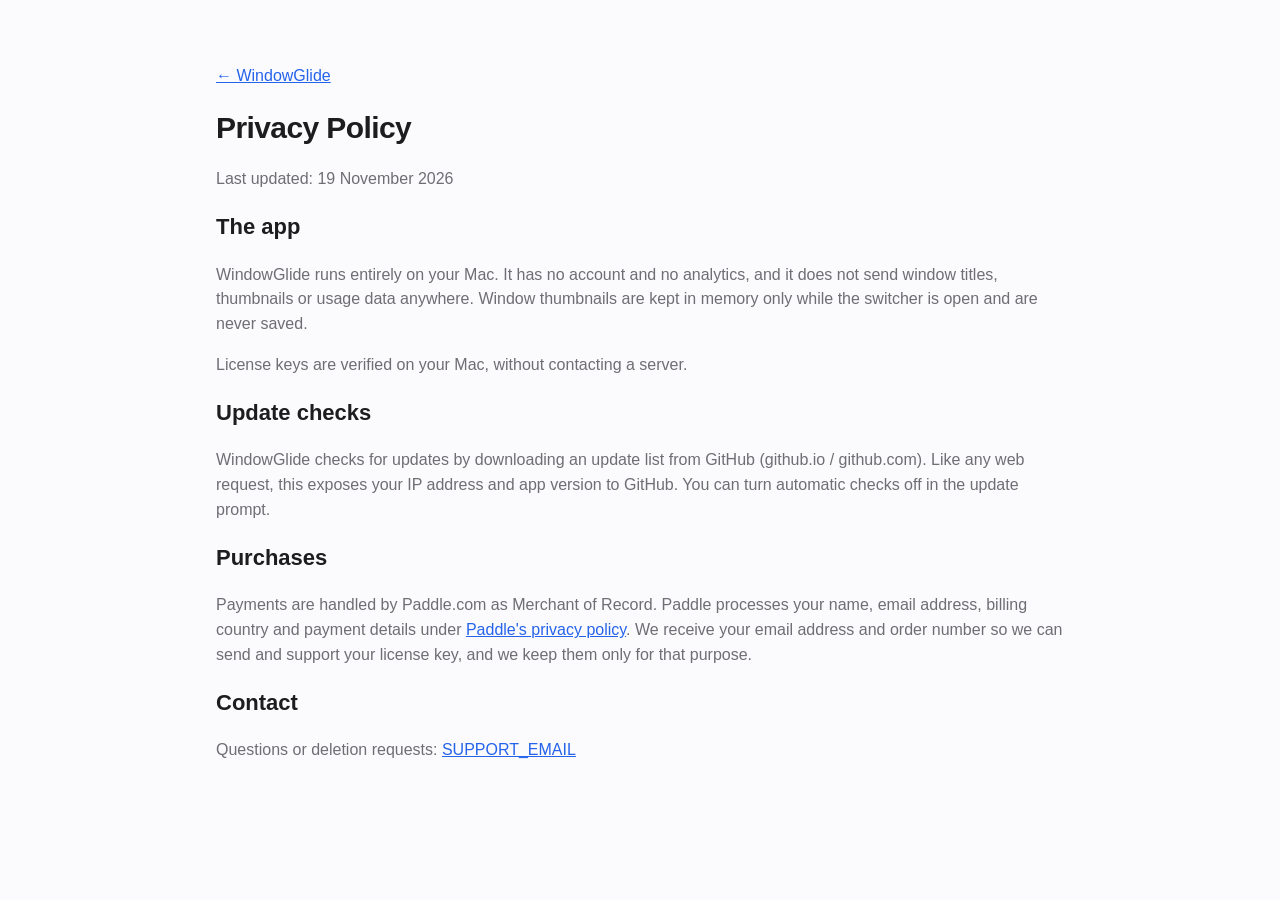
==== privacy.html @ 1d850248 "Product page, terms and privacy Co-Authored-By: Claude Opus 4.8 <noreply@anthropic.com>" ====
<!doctype html>
<html lang="en">
<head>
<meta charset="utf-8">
<meta name="viewport" content="width=device-width, initial-scale=1">
<title>WindowGlide — Privacy</title>
<link rel="stylesheet" href="style.css">
<link rel="icon" href="icon.png">
</head>
<body>
<main class="wrap doc">
<p><a href="./">← WindowGlide</a></p>
<h1>Privacy Policy</h1>
<p>Last updated: 19 November 2026</p>

<h2>The app</h2>
<p>WindowGlide runs entirely on your Mac. It has no account and no analytics, and it does not send window titles, thumbnails or usage data anywhere. Window thumbnails are kept in memory only while the switcher is open and are never saved.</p>
<p>License keys are verified on your Mac, without contacting a server.</p>

<h2>Update checks</h2>
<p>WindowGlide checks for updates by downloading an update list from GitHub (github.io / github.com). Like any web request, this exposes your IP address and app version to GitHub. You can turn automatic checks off in the update prompt.</p>

<h2>Purchases</h2>
<p>Payments are handled by Paddle.com as Merchant of Record. Paddle processes your name, email address, billing country and payment details under <a href="https://www.paddle.com/legal/privacy">Paddle's privacy policy</a>. We receive your email address and order number so we can send and support your license key, and we keep them only for that purpose.</p>

<h2>Contact</h2>
<p>Questions or deletion requests: <a href="mailto:SUPPORT_EMAIL">SUPPORT_EMAIL</a></p>
</main>
</body>
</html>
---- style.css ----
:root {
  --bg: #fbfbfd; --fg: #1d1d1f; --muted: #6e6e73; --card: #ffffff; --line: #e5e5ea; --accent: #2563eb;
  color-scheme: light dark;
}
@media (prefers-color-scheme: dark) {
  :root { --bg: #111113; --fg: #f5f5f7; --muted: #a1a1a6; --card: #1c1c1f; --line: #2c2c30; --accent: #5b8cff; }
}
* { box-sizing: border-box; }
body { margin: 0; background: var(--bg); color: var(--fg);
  font: 16px/1.55 -apple-system, BlinkMacSystemFont, "Helvetica Neue", "PingFang SC", sans-serif; }
.wrap { max-width: 880px; margin: 0 auto; padding: 0 16px; }
header { text-align: center; padding: 64px 16px 32px; }
header img { border-radius: 16px; }
h1 { font-size: 40px; margin: 12px 0 8px; letter-spacing: -0.02em; }
.lead { font-size: 20px; color: var(--muted); max-width: 620px; margin: 0 auto; }
.actions { display: flex; gap: 12px; justify-content: center; flex-wrap: wrap; margin: 28px 0 12px; }
.button { display: inline-block; padding: 11px 22px; border-radius: 10px; background: var(--accent); color: #fff;
  text-decoration: none; font-weight: 600; }
.button.secondary { background: transparent; color: var(--accent); border: 1px solid var(--accent); }
.button[aria-disabled="true"] { opacity: .45; pointer-events: none; }
.note { color: var(--muted); font-size: 14px; }
main section { margin: 40px 0; }
.features { display: grid; grid-template-columns: repeat(auto-fit, minmax(240px, 1fr)); gap: 16px; }
.features div { background: var(--card); border: 1px solid var(--line); border-radius: 14px; padding: 18px 20px; }
.features h2 { font-size: 17px; margin: 0 0 6px; }
.features p { margin: 0; color: var(--muted); font-size: 15px; }
h2 { font-size: 22px; } h3 { font-size: 16px; margin: 20px 0 4px; }
main p, .doc p, .doc li { color: var(--muted); }
a { color: var(--accent); }
footer { border-top: 1px solid var(--line); padding: 24px 16px 48px; color: var(--muted); font-size: 14px; text-align: center; }
.doc { padding: 48px 16px; } .doc h1 { font-size: 30px; }
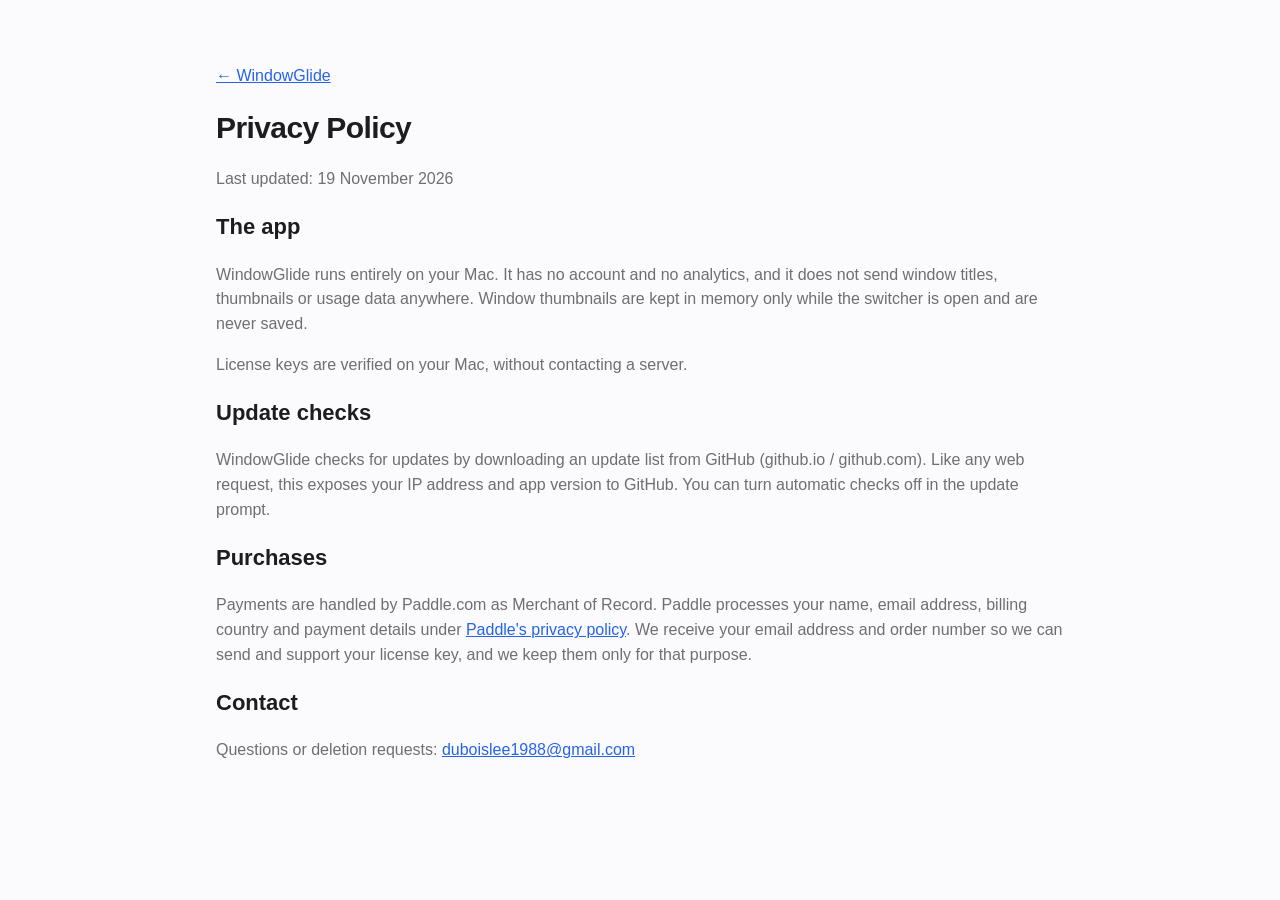
==== commit 8bf94ef3: "Set support email Co-Authored-By: Claude Opus 4.8 <noreply@anthropic.com>" ====
--- a/privacy.html
+++ b/privacy.html
@@ -24,7 +24,7 @@
 <p>Payments are handled by Paddle.com as Merchant of Record. Paddle processes your name, email address, billing country and payment details under <a href="https://www.paddle.com/legal/privacy">Paddle's privacy policy</a>. We receive your email address and order number so we can send and support your license key, and we keep them only for that purpose.</p>
 
 <h2>Contact</h2>
-<p>Questions or deletion requests: <a href="mailto:SUPPORT_EMAIL">SUPPORT_EMAIL</a></p>
+<p>Questions or deletion requests: <a href="mailto:duboislee1988@gmail.com">duboislee1988@gmail.com</a></p>
 </main>
 </body>
 </html>
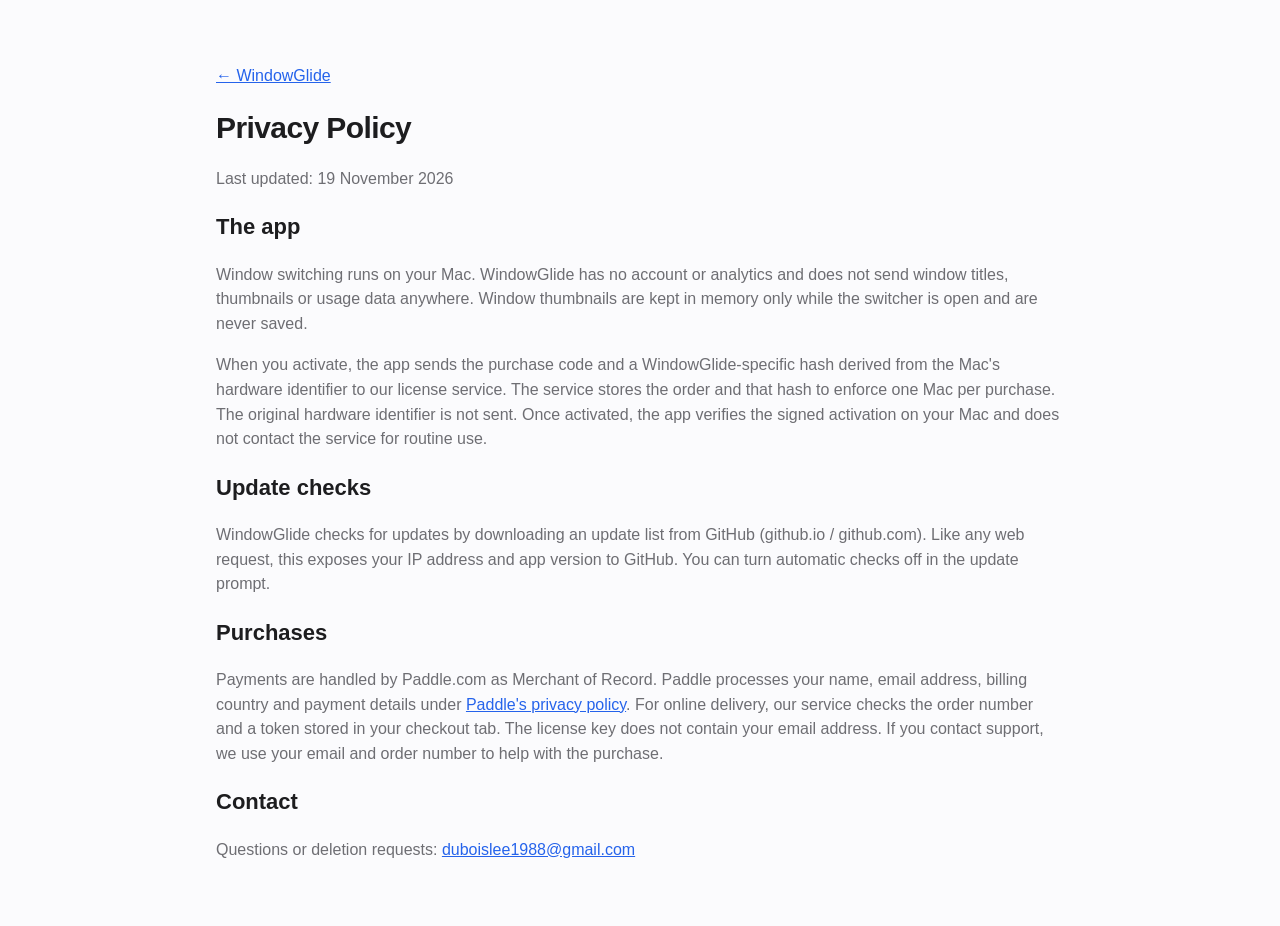
==== commit f2c6f0a5: "Prepare WindowGlide site for Paddle review" ====
--- a/privacy.html
+++ b/privacy.html
@@ -4,7 +4,7 @@
 <meta charset="utf-8">
 <meta name="viewport" content="width=device-width, initial-scale=1">
 <title>WindowGlide — Privacy</title>
-<link rel="stylesheet" href="style.css">
+<link rel="stylesheet" href="style.css?v=2">
 <link rel="icon" href="icon.png">
 </head>
 <body>
@@ -14,14 +14,14 @@
 <p>Last updated: 19 November 2026</p>
 
 <h2>The app</h2>
-<p>WindowGlide runs entirely on your Mac. It has no account and no analytics, and it does not send window titles, thumbnails or usage data anywhere. Window thumbnails are kept in memory only while the switcher is open and are never saved.</p>
-<p>License keys are verified on your Mac, without contacting a server.</p>
+<p>Window switching runs on your Mac. WindowGlide has no account or analytics and does not send window titles, thumbnails or usage data anywhere. Window thumbnails are kept in memory only while the switcher is open and are never saved.</p>
+<p>When you activate, the app sends the purchase code and a WindowGlide-specific hash derived from the Mac's hardware identifier to our license service. The service stores the order and that hash to enforce one Mac per purchase. The original hardware identifier is not sent. Once activated, the app verifies the signed activation on your Mac and does not contact the service for routine use.</p>
 
 <h2>Update checks</h2>
 <p>WindowGlide checks for updates by downloading an update list from GitHub (github.io / github.com). Like any web request, this exposes your IP address and app version to GitHub. You can turn automatic checks off in the update prompt.</p>
 
 <h2>Purchases</h2>
-<p>Payments are handled by Paddle.com as Merchant of Record. Paddle processes your name, email address, billing country and payment details under <a href="https://www.paddle.com/legal/privacy">Paddle's privacy policy</a>. We receive your email address and order number so we can send and support your license key, and we keep them only for that purpose.</p>
+<p>Payments are handled by Paddle.com as Merchant of Record. Paddle processes your name, email address, billing country and payment details under <a href="https://www.paddle.com/legal/privacy">Paddle's privacy policy</a>. For online delivery, our service checks the order number and a token stored in your checkout tab. The license key does not contain your email address. If you contact support, we use your email and order number to help with the purchase.</p>
 
 <h2>Contact</h2>
 <p>Questions or deletion requests: <a href="mailto:duboislee1988@gmail.com">duboislee1988@gmail.com</a></p>
--- a/style.css
+++ b/style.css
@@ -15,9 +15,9 @@
 .lead { font-size: 20px; color: var(--muted); max-width: 620px; margin: 0 auto; }
 .actions { display: flex; gap: 12px; justify-content: center; flex-wrap: wrap; margin: 28px 0 12px; }
 .button { display: inline-block; padding: 11px 22px; border-radius: 10px; background: var(--accent); color: #fff;
-  text-decoration: none; font-weight: 600; }
+  text-decoration: none; font: inherit; font-weight: 600; border: 1px solid transparent; cursor: pointer; }
 .button.secondary { background: transparent; color: var(--accent); border: 1px solid var(--accent); }
-.button[aria-disabled="true"] { opacity: .45; pointer-events: none; }
+.button[aria-disabled="true"], .button:disabled { opacity: .45; pointer-events: none; }
 .note { color: var(--muted); font-size: 14px; }
 main section { margin: 40px 0; }
 .features { display: grid; grid-template-columns: repeat(auto-fit, minmax(240px, 1fr)); gap: 16px; }
@@ -29,3 +29,4 @@
 a { color: var(--accent); }
 footer { border-top: 1px solid var(--line); padding: 24px 16px 48px; color: var(--muted); font-size: 14px; text-align: center; }
 .doc { padding: 48px 16px; } .doc h1 { font-size: 30px; }
+[hidden] { display: none !important; }
